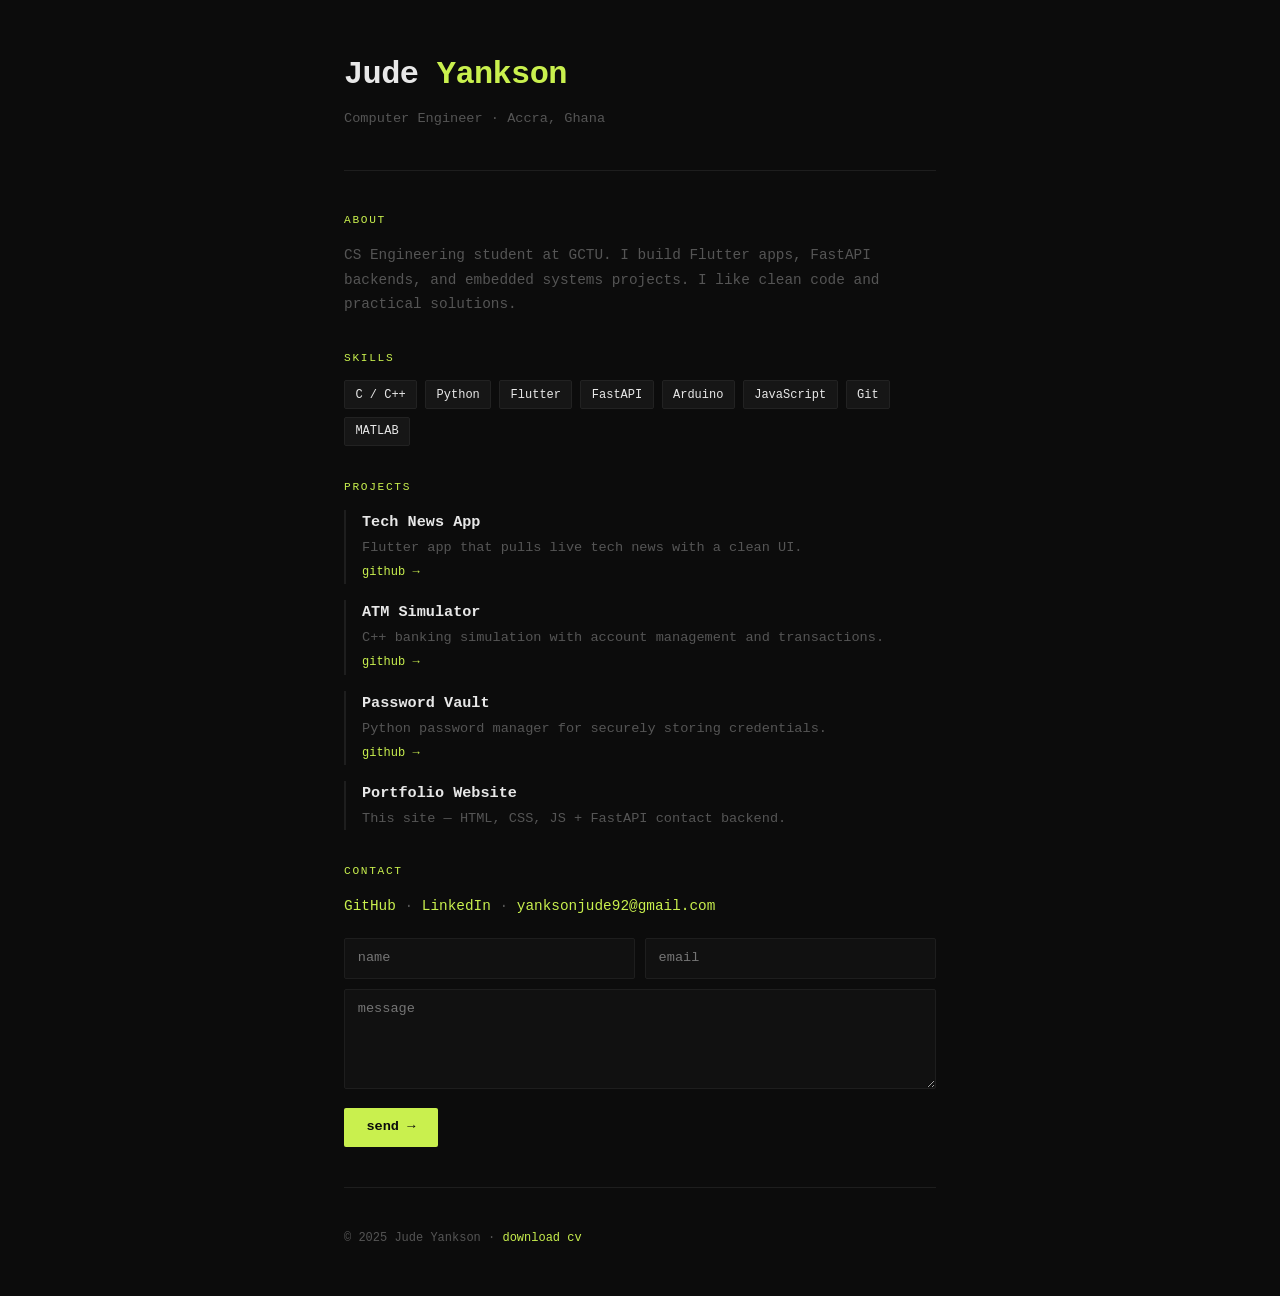
==== index.html @ 0b028521 "changed the backend url to renders" ====
<!DOCTYPE html>
<html lang="en">
<head>
<meta charset="UTF-8"><meta name="viewport" content="width=device-width,initial-scale=1">
<title>Jude Yankson</title>
<style>
*{margin:0;padding:0;box-sizing:border-box}
:root{--bg:#0c0c0c;--t:#e8e8e8;--m:#555;--a:#c9f04e}
body{background:var(--bg);color:var(--t);font:400 15px/1.7 monospace;max-width:640px;margin:0 auto;padding:3rem 1.5rem}
a{color:var(--a);text-decoration:none}
a:hover{text-decoration:underline}
hr{border:none;border-top:1px solid #1e1e1e;margin:2.5rem 0}
h1{font-size:2rem;font-weight:700;letter-spacing:-.02em}
h1 span{color:var(--a)}
.role{color:var(--m);margin-top:.3rem;font-size:.85rem}
section{margin-bottom:2rem}
.label{font-size:.7rem;color:var(--a);letter-spacing:.15em;text-transform:uppercase;margin-bottom:.8rem}
p{color:var(--m);font-size:.9rem}
.tags{display:flex;flex-wrap:wrap;gap:.5rem;margin-top:.6rem}
.tag{background:#161616;border:1px solid #222;padding:.2rem .65rem;font-size:.75rem;border-radius:2px}
.projects{display:flex;flex-direction:column;gap:1rem}
.proj{border-left:2px solid #1e1e1e;padding-left:1rem;transition:border-color .2s}
.proj:hover{border-color:var(--a)}
.proj-title{font-weight:600;font-size:.95rem}
.proj-desc{color:var(--m);font-size:.85rem}
.proj-link{font-size:.75rem;color:var(--a)}
footer{color:var(--m);font-size:.75rem}
.row{display:grid;grid-template-columns:1fr 1fr;gap:.6rem;margin-bottom:.6rem}
input,textarea,button{width:100%;background:#111;border:1px solid #1e1e1e;color:var(--t);font:400 .85rem/1.5 monospace;padding:.6rem .8rem;border-radius:2px;outline:none;transition:border-color .2s}
input:focus,textarea:focus{border-color:var(--a)}
textarea{min-height:100px;resize:vertical;margin-bottom:.6rem}
button{background:var(--a);color:#0c0c0c;font-weight:600;cursor:pointer;border:none;width:auto;padding:.6rem 1.4rem}
button:hover{opacity:.88}
button:disabled{opacity:.5;cursor:not-allowed}
#msg{font-size:.78rem;margin-bottom:.6rem;display:none}
#msg.ok{color:var(--a);display:block}
#msg.err{color:#f04d6e;display:block}
@media(max-width:500px){.row{grid-template-columns:1fr}}
</style>
</head>
<body>

<h1>Jude <span>Yankson</span></h1>
<div class="role">Computer Engineer · Accra, Ghana</div>

<hr>

<section>
  <div class="label">about</div>
  <p>CS Engineering student at GCTU. I build Flutter apps, FastAPI backends, and embedded systems projects. I like clean code and practical solutions.</p>
</section>

<section>
  <div class="label">skills</div>
  <div class="tags">
    <span class="tag">C / C++</span>
    <span class="tag">Python</span>
    <span class="tag">Flutter</span>
    <span class="tag">FastAPI</span>
    <span class="tag">Arduino</span>
    <span class="tag">JavaScript</span>
    <span class="tag">Git</span>
    <span class="tag">MATLAB</span>
  </div>
</section>

<section>
  <div class="label">projects</div>
  <div class="projects">
    <div class="proj">
      <div class="proj-title">Tech News App</div>
      <div class="proj-desc">Flutter app that pulls live tech news with a clean UI.</div>
      <a href="https://github.com/elon-jude/news_app" class="proj-link" target="_blank">github →</a>
    </div>
    <div class="proj">
      <div class="proj-title">ATM Simulator</div>
      <div class="proj-desc">C++ banking simulation with account management and transactions.</div>
      <a href="https://github.com/elon-jude/Bank_ATM_Project" class="proj-link" target="_blank">github →</a>
    </div>
    <div class="proj">
      <div class="proj-title">Password Vault</div>
      <div class="proj-desc">Python password manager for securely storing credentials.</div>
      <a href="https://github.com/elon-jude/Passwordvault_Project" class="proj-link" target="_blank">github →</a>
    </div>
    <div class="proj">
      <div class="proj-title">Portfolio Website</div>
      <div class="proj-desc">This site — HTML, CSS, JS + FastAPI contact backend.</div>
    </div>
  </div>
</section>

<section>
  <div class="label">contact</div>
  <p style="margin-bottom:1.2rem">
    <a href="https://github.com/elon-jude" target="_blank">GitHub</a> ·
    <a href="https://www.linkedin.com/in/jude-yankson-201783364/" target="_blank">LinkedIn</a> ·
    <a href="mailto:yanksonjude92@gmail.com">yanksonjude92@gmail.com</a>
  </p>
  <form id="cf">
    <div class="row">
      <input type="text" name="name" placeholder="name" required>
      <input type="email" name="email" placeholder="email" required>
    </div>
    <textarea name="message" placeholder="message" required></textarea>
    <div id="msg"></div>
    <button type="submit">send →</button>
  </form>
</section>

<hr>
<footer>© 2025 Jude Yankson · <a href="cv.pdf" download>download cv</a></footer>

<script>
const BACKEND = "https://about-yanks.onrender.com/";  // change this to your backend URL
document.getElementById('cf').addEventListener('submit', async e => {
  e.preventDefault();
  const msg = document.getElementById('msg'), btn = e.target.querySelector('button');
  btn.disabled = true; btn.textContent = 'sending…';
  try {
    const r = await fetch(`${BACKEND}/contact`, {
      method: 'POST',
      headers: {'Content-Type':'application/json'},
      body: JSON.stringify({
        name: e.target.name.value,
        email: e.target.email.value,
        message: e.target.message.value
      })
    });
    const d = await r.json();
    if (r.ok) { msg.className='ok'; msg.textContent = d.status || "sent!"; e.target.reset(); }
    else throw 0;
  } catch { msg.className='err'; msg.textContent = 'something went wrong. try emailing me.'; }
  finally { btn.disabled = false; btn.textContent = 'send →'; }
});
</script>
</body>
</html>
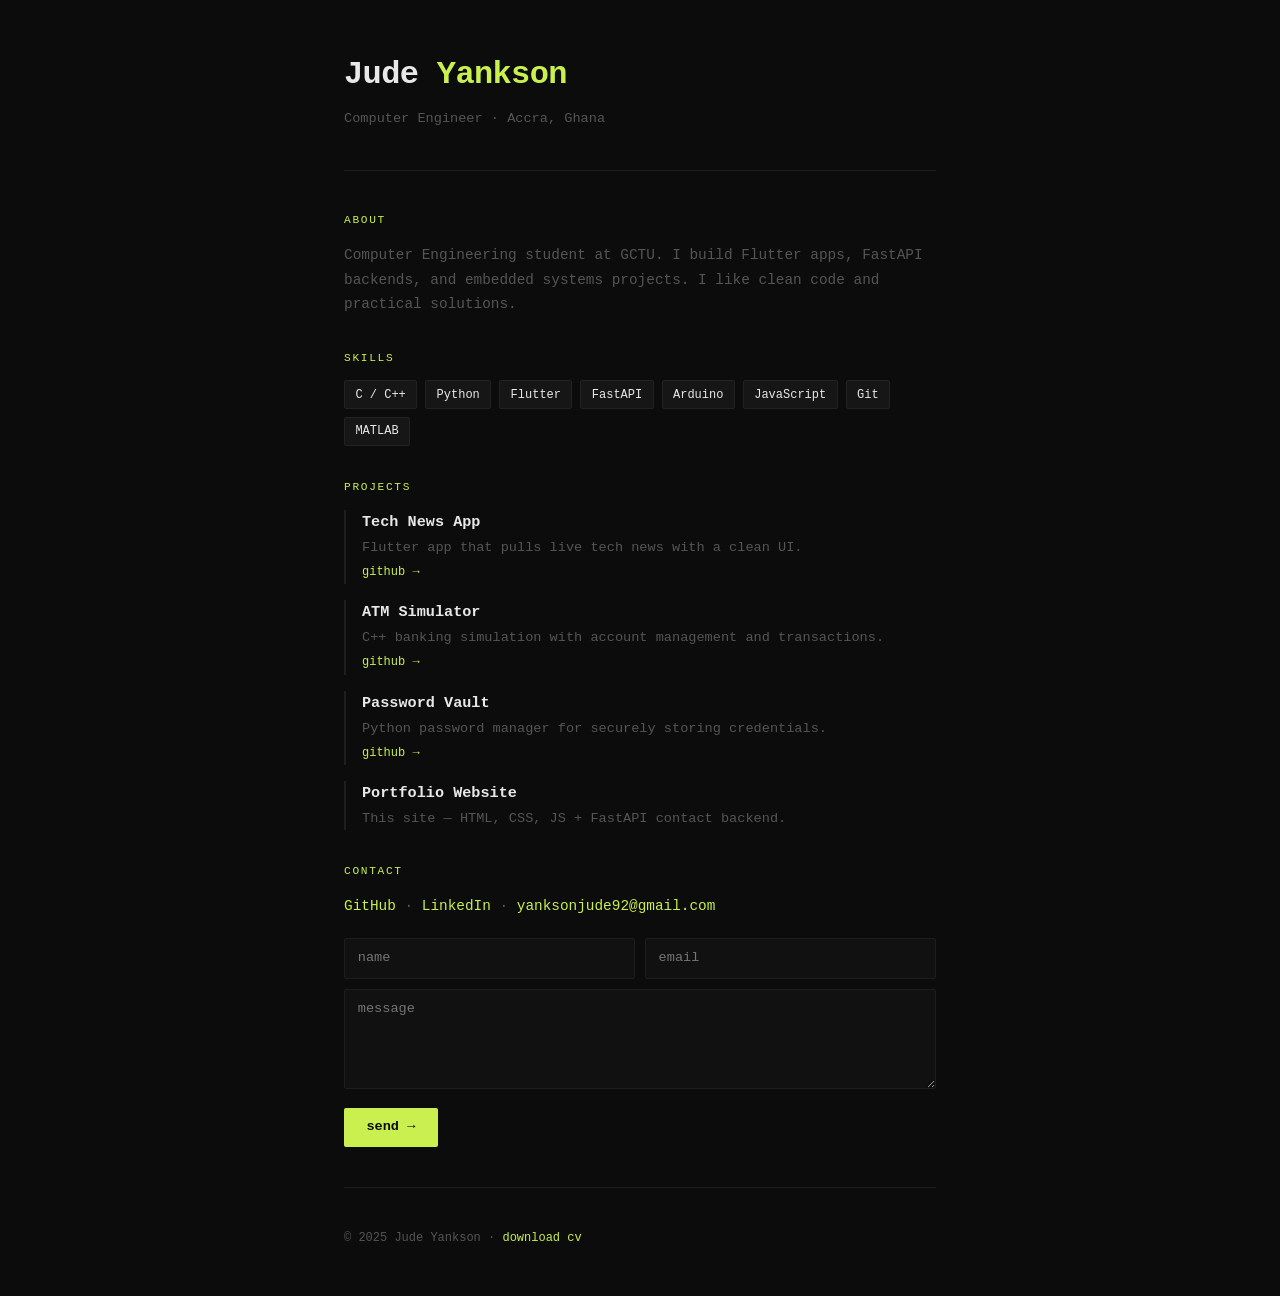
==== commit 581e6950: "updated html" ====
--- a/index.html
+++ b/index.html
@@ -47,7 +47,7 @@
 
 <section>
   <div class="label">about</div>
-  <p>CS Engineering student at GCTU. I build Flutter apps, FastAPI backends, and embedded systems projects. I like clean code and practical solutions.</p>
+  <p>Computer Engineering student at GCTU. I build Flutter apps, FastAPI backends, and embedded systems projects. I like clean code and practical solutions.</p>
 </section>
 
 <section>
@@ -111,7 +111,7 @@
 <footer>© 2025 Jude Yankson · <a href="cv.pdf" download>download cv</a></footer>
 
 <script>
-const BACKEND = "https://about-yanks.onrender.com/";  // change this to your backend URL
+const BACKEND = " http://127.0.0.1:8000";  
 document.getElementById('cf').addEventListener('submit', async e => {
   e.preventDefault();
   const msg = document.getElementById('msg'), btn = e.target.querySelector('button');
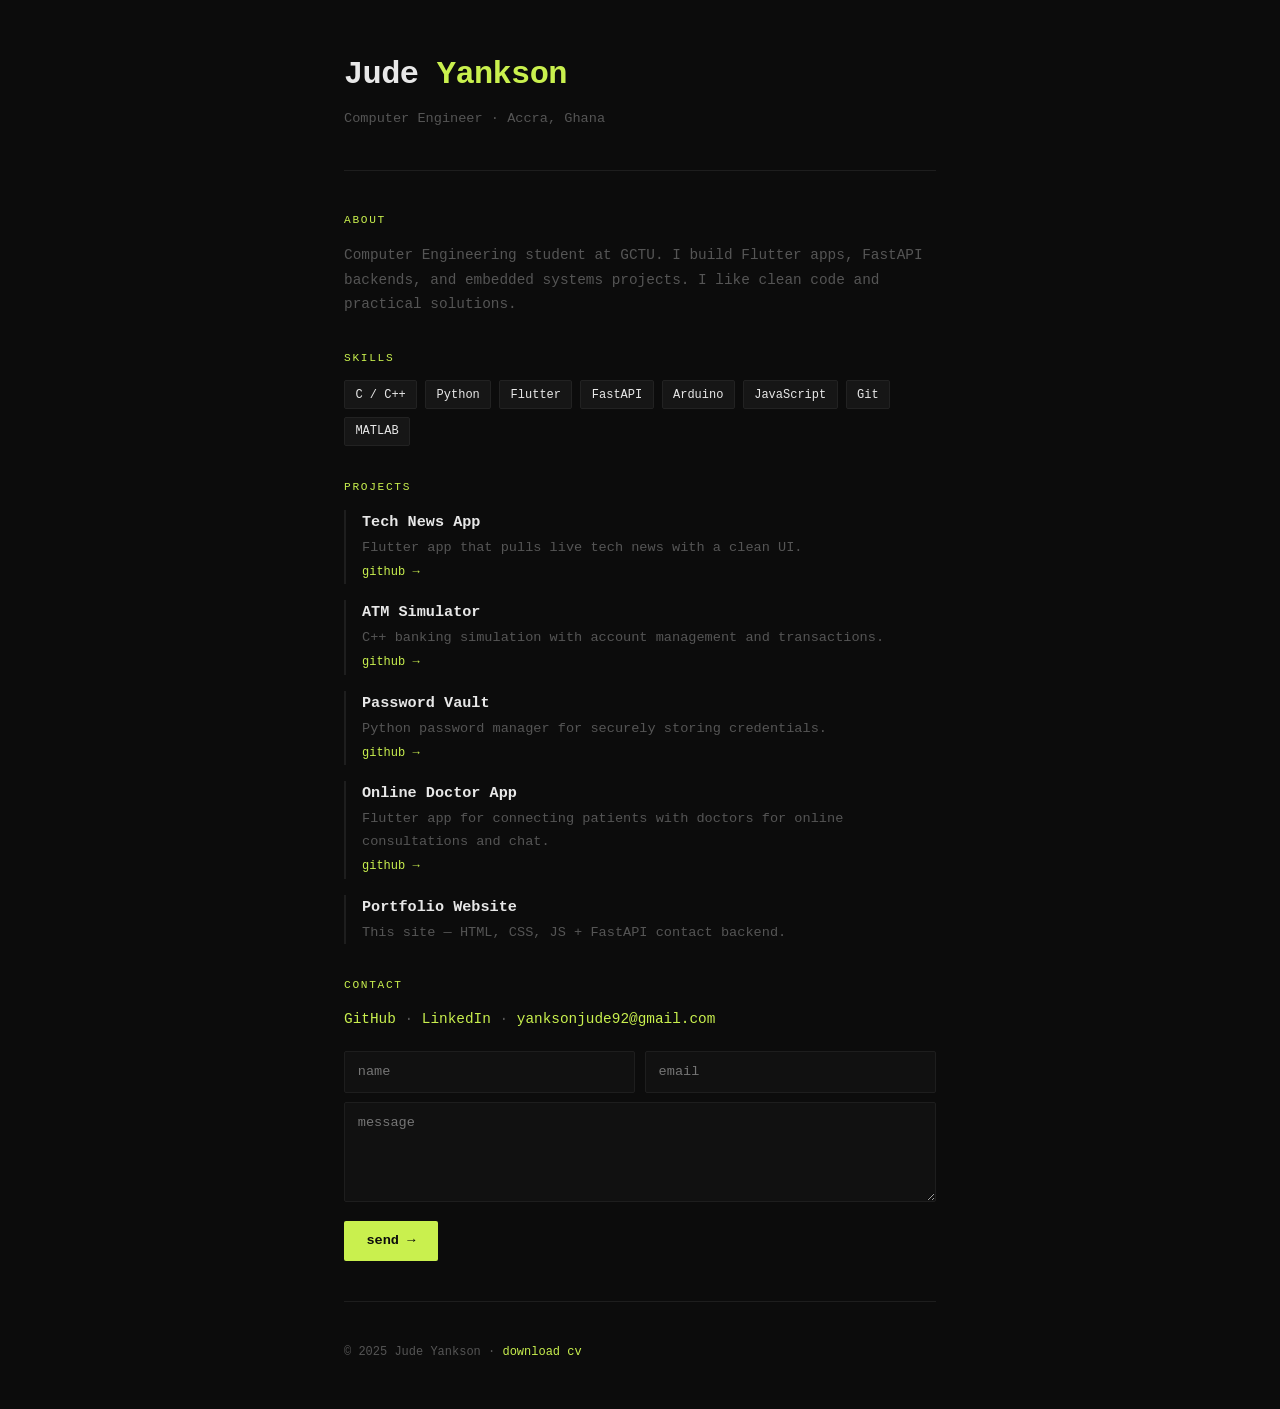
==== commit 0d18e2ce: "Add Online Doctor App project details to index.html" ====
--- a/index.html
+++ b/index.html
@@ -47,7 +47,7 @@
 
 <section>
   <div class="label">about</div>
-  <p>Computer Engineering student at GCTU. I build Flutter apps, FastAPI backends, and embedded systems projects. I like clean code and practical solutions.</p>
+  <p>Computer  Engineering student at GCTU. I build Flutter apps, FastAPI backends, and embedded systems projects. I like clean code and practical solutions.</p>
 </section>
 
 <section>
@@ -81,6 +81,11 @@
       <div class="proj-title">Password Vault</div>
       <div class="proj-desc">Python password manager for securely storing credentials.</div>
       <a href="https://github.com/elon-jude/Passwordvault_Project" class="proj-link" target="_blank">github →</a>
+    </div>
+    <div class="proj">
+      <div class="proj-title">Online Doctor App</div>
+      <div class="proj-desc">Flutter app for connecting patients with doctors for online consultations and chat.</div>
+      <a href="https://github.com/elon-jude/online_doctor-app-.git" class="proj-link" target="_blank">github →</a>
     </div>
     <div class="proj">
       <div class="proj-title">Portfolio Website</div>
@@ -134,4 +139,4 @@
 });
 </script>
 </body>
-</html>+</html>
